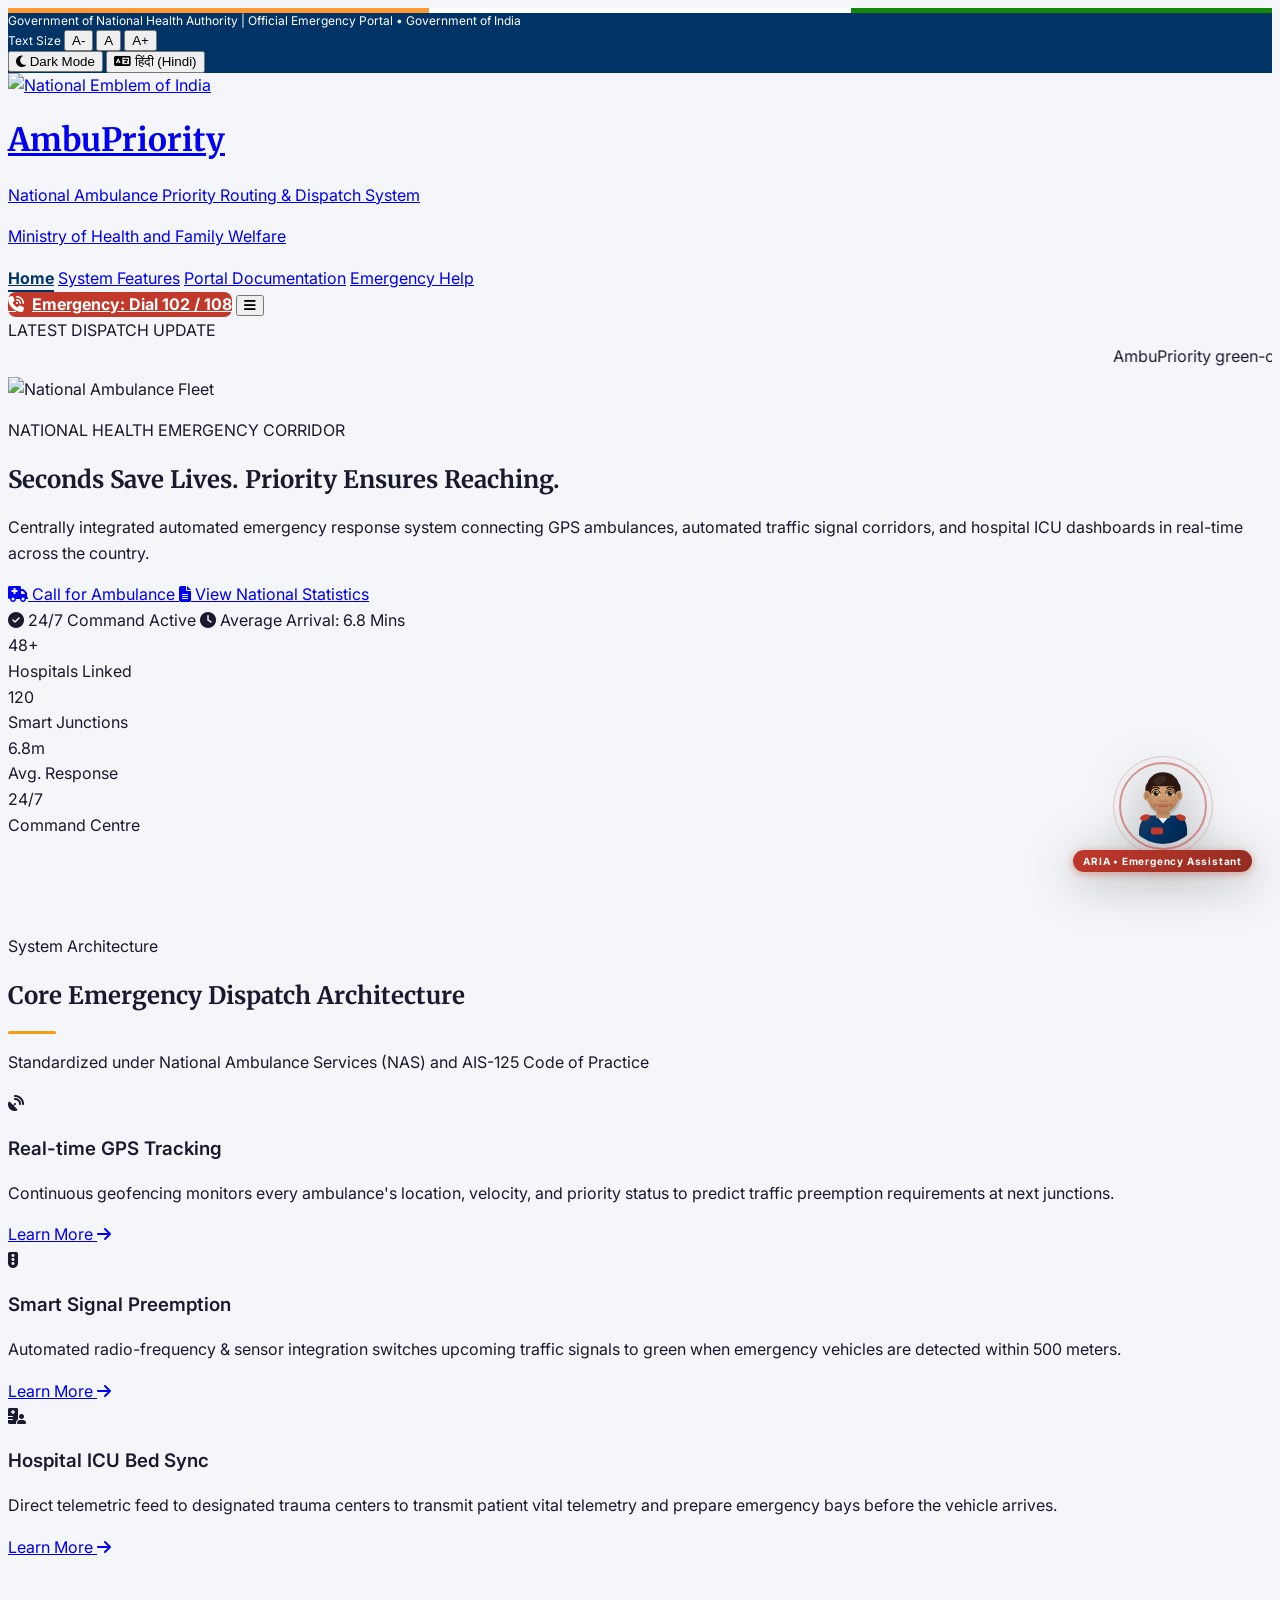
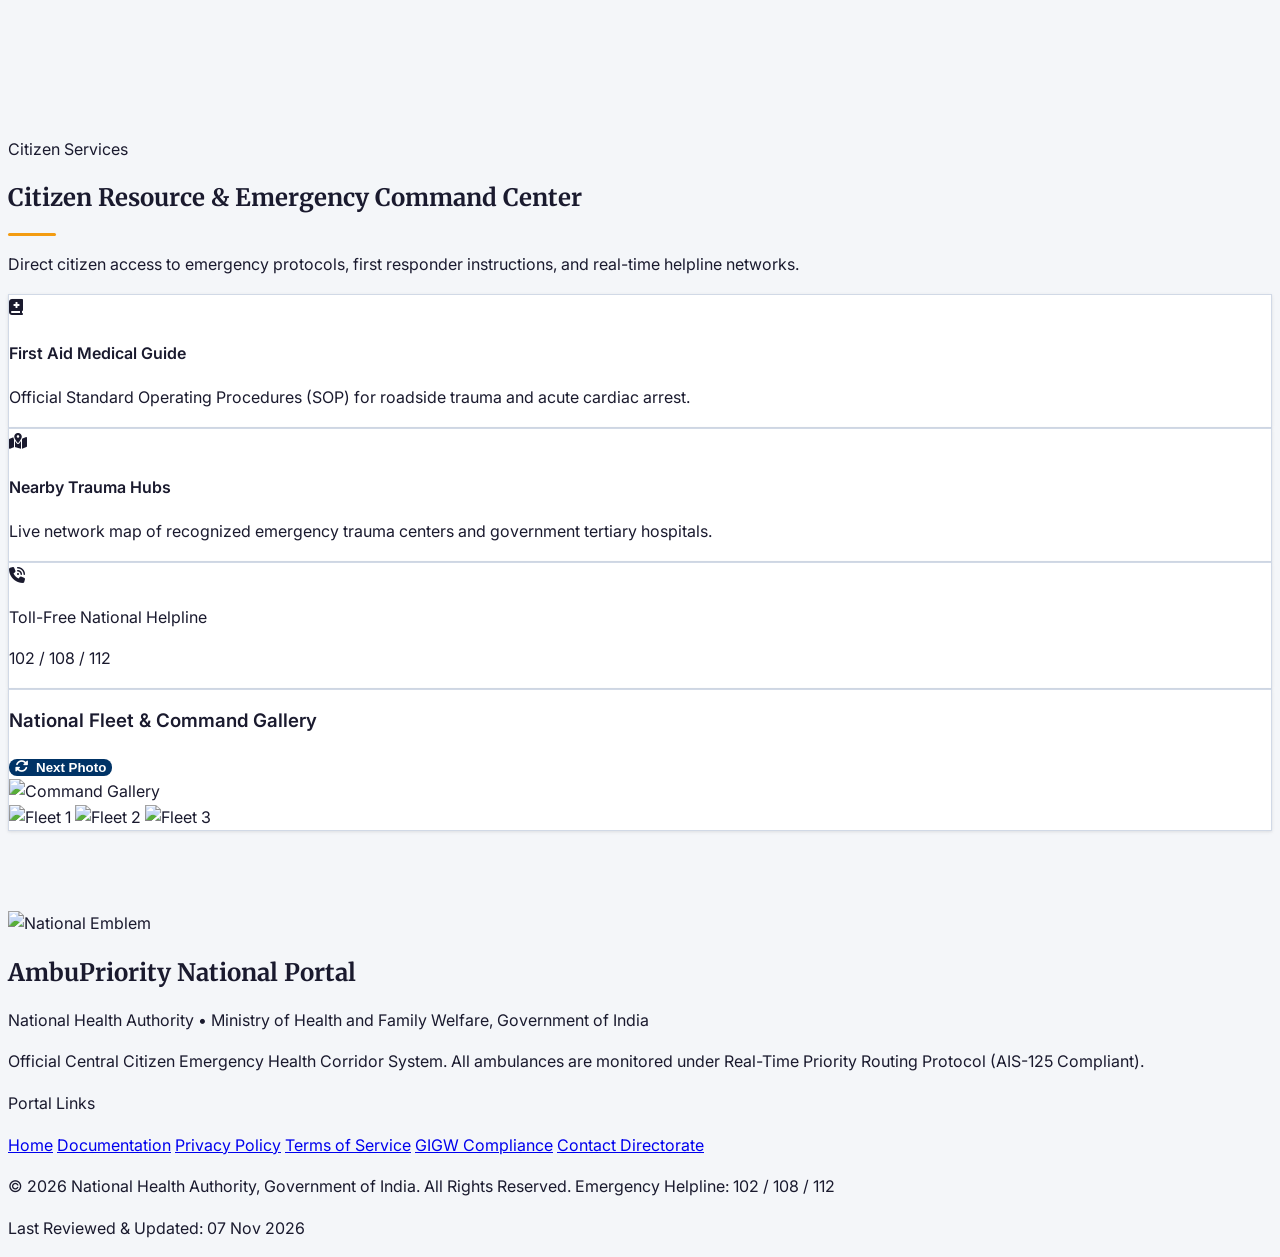
==== public/new/index.html @ b7ce27ae "feat: complete national emergency triage & ambulance allocation system (AIS-125 & WHO-IITT standards" ====
<!DOCTYPE html>
<html lang="en">
<head>
    <meta charset="UTF-8">
    <meta name="viewport" content="width=device-width, initial-scale=1.0">
    <meta name="description" content="AmbuPriority — National Emergency Ambulance Priority Routing System, Government of India">
    <title>AmbuPriority — National Emergency Ambulance Priority System | Government of India</title>
    <!-- Tailwind CSS -->
    <script src="https://cdn.tailwindcss.com"></script>
    <script>
        tailwind.config = { darkMode: 'class' }
    </script>
    <!-- Font Awesome -->
    <link rel="stylesheet" href="https://cdnjs.cloudflare.com/ajax/libs/font-awesome/6.4.0/css/all.min.css">
    <!-- Google Fonts -->
    <link href="https://fonts.googleapis.com/css2?family=Merriweather:wght@400;700;900&family=Inter:wght@300;400;500;600;700;800&family=Noto+Serif+Devanagari:wght@400;600;700;800&family=Noto+Sans+Devanagari:wght@400;500;600;700&display=swap" rel="stylesheet">
    <!-- Portal Design System -->
    <link rel="stylesheet" href="gov-portal.css">
</head>
<body class="min-h-screen flex flex-col">

    <!-- Indian National Tricolor Bar -->
    <div class="gov-tricolor-bar"></div>

    <!-- Top Utility Bar (GIGW 3.0) -->
    <div class="gov-topbar py-1.5">
        <div class="container mx-auto px-4 flex flex-wrap justify-between items-center gap-y-1">
            <!-- Left: Authority -->
            <div class="flex items-center gap-3 text-[11px] text-white/90">
                <span class="font-semibold tracking-wide" data-i18n="gov_authority">Government of India &nbsp;|&nbsp; National Health Authority</span>
                <span class="hidden md:inline text-white/40">•</span>
                <span class="hidden md:inline" data-i18n="gov_india">Official Emergency Portal</span>
            </div>
            <!-- Right: Controls -->
            <div class="flex items-center gap-3 text-[11px]">
                <!-- Text Size -->
                <div class="flex items-center gap-1 bg-white/10 px-2 py-0.5 rounded border border-white/15">
                    <span class="text-white/60 hidden sm:inline" data-i18n="text_size">Size:</span>
                    <button type="button" onclick="adjustPortalZoom(-1)" class="text-white hover:text-yellow-300 px-1 font-bold" title="Decrease text">A-</button>
                    <button type="button" onclick="adjustPortalZoom(0)"  class="text-white hover:text-yellow-300 px-1 font-bold" title="Reset text">A</button>
                    <button type="button" onclick="adjustPortalZoom(1)"  class="text-white hover:text-yellow-300 px-1 font-bold" title="Increase text">A+</button>
                </div>
                <!-- Theme -->
                <button type="button" onclick="govPortal.toggleTheme()"
                    class="flex items-center gap-1.5 bg-white/10 hover:bg-white/20 px-2.5 py-0.5 rounded border border-white/15 text-white transition cursor-pointer">
                    <i id="themeToggleIcon" class="fa-solid fa-moon text-xs"></i>
                    <span id="themeToggleText" class="font-medium" data-i18n="theme_dark">Dark Mode</span>
                </button>
                <!-- Language -->
                <button type="button" onclick="govPortal.toggleLanguage()"
                    class="flex items-center gap-1.5 bg-yellow-500/20 hover:bg-yellow-500/30 px-2.5 py-0.5 rounded border border-yellow-400/30 text-yellow-300 font-bold transition cursor-pointer">
                    <i class="fa-solid fa-language text-xs"></i>
                    <span id="langToggleText">हिंदी</span>
                </button>
            </div>
        </div>
    </div>

    <!-- Portal Header -->
    <header class="bg-white dark:bg-[#161b27] border-b border-[var(--border-color)] sticky top-0 z-50 shadow-sm transition-colors">
        <div class="container mx-auto px-4 py-3 flex justify-between items-center gap-4">

            <!-- Branding -->
            <a href="index.html" class="flex items-center gap-3 sm:gap-4 min-w-0">
                <img src="https://storage.googleapis.com/uxpilot-auth.appspot.com/gen_367644976c_19394f004e527441.png"
                     alt="National Emblem of India" class="h-12 w-12 sm:h-14 sm:w-14 object-contain flex-shrink-0">
                <div class="border-l border-[var(--border-color)] pl-3 sm:pl-4 min-w-0">
                    <h1 class="text-xl sm:text-2xl font-black text-[#003366] dark:text-sky-400 leading-none tracking-tight uppercase" data-i18n="portal_name">AmbuPriority</h1>
                    <p class="text-[10px] text-[var(--text-muted)] uppercase tracking-widest mt-0.5 font-semibold truncate" data-i18n="portal_subtitle">Advanced Ambulance Priority Routing System</p>
                    <p class="text-[9px] text-[var(--text-muted)] font-medium hidden sm:block" data-i18n="ministry_name">Ministry of Health and Family Welfare, Government of India</p>
                </div>
            </a>

            <!-- Desktop Navigation -->
            <nav class="hidden lg:flex items-center gap-7 text-sm font-medium text-[var(--text-secondary)]">
                <a href="index.html" class="nav-active" data-i18n="nav_home">Home</a>
                <a href="#features" class="hover:text-[#003366] dark:hover:text-sky-400 transition" data-i18n="nav_features">System Features</a>
                <a href="detail.html" class="hover:text-[#003366] dark:hover:text-sky-400 transition" data-i18n="nav_docs">Documentation</a>
                <a href="register.html"
                   class="flex items-center gap-2 text-[#c0392b] dark:text-red-400 font-semibold hover:text-red-800 dark:hover:text-red-300 transition">
                    <span class="inline-block w-2 h-2 rounded-full bg-red-500 animate-pulse"></span>
                    <span data-i18n="nav_emergency">Emergency Help</span>
                </a>
            </nav>

            <!-- CTA Button -->
            <div class="flex items-center gap-3">
                <a href="register.html" class="btn-helpline px-4 py-2 text-xs sm:text-sm shadow-sm">
                    <i class="fa-solid fa-phone-volume"></i>
                    <span data-i18n="btn_emergency_102">Dial 102 / 108</span>
                </a>
                <!-- Mobile nav toggle placeholder -->
                <button type="button" class="lg:hidden p-2 rounded text-[var(--text-secondary)] hover:bg-gray-100 dark:hover:bg-gray-800 transition">
                    <i class="fa-solid fa-bars"></i>
                </button>
            </div>
        </div>
    </header>

    <!-- News Ticker -->
    <div class="bg-[var(--bg-muted)] dark:bg-[#1a2235] border-b border-[var(--border-color)] py-2 transition-colors">
        <div class="container mx-auto px-4 flex items-center gap-3 text-xs overflow-hidden">
            <span class="bg-red-600 text-white px-2 py-0.5 text-[10px] font-black uppercase tracking-wider rounded flex-shrink-0" data-i18n="ticker_latest">Latest</span>
            <marquee class="text-[var(--text-secondary)] font-medium" data-i18n="ticker_news">
                AmbuPriority green-corridor priority integrated across 48 major metropolitan hospitals. &nbsp;|&nbsp; Real-time traffic signal preemption operational at 120 key junctions. &nbsp;|&nbsp; Multilingual emergency hotline 102 &amp; 108 operating 24×7 nationwide.
            </marquee>
        </div>
    </div>

    <!-- ===== HERO SECTION ===== -->
    <section id="hero" class="relative min-h-[520px] flex items-center border-b border-[var(--border-color)] overflow-hidden">
        <!-- Background image -->
        <img src="https://storage.googleapis.com/uxpilot-auth.appspot.com/gen_1a232a2b46_8d98a997cb6fa945.png"
             alt="National Ambulance Fleet" class="absolute inset-0 w-full h-full object-cover">
        <!-- Overlay: left-heavy for readability; solid dark navy -->
        <div class="absolute inset-0 bg-gradient-to-r from-[#001f3f]/95 via-[#001f3f]/80 to-[#001f3f]/30"></div>

        <div class="relative container mx-auto px-4 py-16 lg:py-20">
            <!-- Split: Text left, stats right -->
            <div class="flex flex-col lg:flex-row items-start lg:items-center gap-12 lg:gap-16">

                <!-- Left: Text -->
                <div class="max-w-xl text-white">
                    <p class="text-[11px] font-bold uppercase tracking-widest text-yellow-400 mb-3" data-i18n="hero_tag">National Health Emergency Corridor</p>
                    <h2 class="text-3xl sm:text-4xl lg:text-5xl font-black leading-tight mb-5 text-white" data-i18n="hero_heading">
                        Seconds Save Lives.<br>Priority Ensures Reaching.
                    </h2>
                    <p class="text-blue-100 text-base leading-relaxed mb-8 font-normal" data-i18n="hero_desc">
                        Centrally integrated automated emergency response system connecting GPS ambulances, signal corridors, and hospital ICU dashboards in real-time nationwide.
                    </p>
                    <div class="flex flex-wrap gap-3">
                        <a href="register.html"
                           class="inline-flex items-center gap-2 px-6 py-3 bg-[#f39c12] hover:bg-yellow-600 text-slate-900 font-bold rounded text-sm shadow transition">
                            <i class="fa-solid fa-truck-medical"></i>
                            <span data-i18n="hero_cta_help">Call for Ambulance</span>
                        </a>
                        <a href="detail.html"
                           class="inline-flex items-center gap-2 px-6 py-3 border border-white/50 hover:bg-white/10 text-white font-semibold rounded text-sm transition">
                            <i class="fa-solid fa-file-lines"></i>
                            <span data-i18n="hero_cta_stats">View Documentation</span>
                        </a>
                    </div>
                    <!-- Simple two-stat row -->
                    <div class="mt-10 pt-6 border-t border-white/15 flex gap-8 text-xs text-blue-200">
                        <span class="flex items-center gap-2">
                            <i class="fa-solid fa-circle-check text-green-400"></i>
                            <span data-i18n="hero_badge_247">24/7 Command Active</span>
                        </span>
                        <span class="flex items-center gap-2">
                            <i class="fa-solid fa-clock text-yellow-400"></i>
                            <span data-i18n="hero_badge_avg">Avg. Arrival: 6.8 Min</span>
                        </span>
                    </div>
                </div>

                <!-- Right: Stat block (desktop only) -->
                <div class="hidden lg:grid grid-cols-2 gap-px bg-white/10 rounded overflow-hidden border border-white/15 flex-shrink-0">
                    <div class="bg-[#002244]/80 p-6 text-center">
                        <div class="text-3xl font-black text-white mb-1">48+</div>
                        <div class="text-xs text-blue-200 uppercase tracking-wide">Hospitals Linked</div>
                    </div>
                    <div class="bg-[#002244]/80 p-6 text-center">
                        <div class="text-3xl font-black text-white mb-1">120</div>
                        <div class="text-xs text-blue-200 uppercase tracking-wide">Smart Junctions</div>
                    </div>
                    <div class="bg-[#002244]/80 p-6 text-center">
                        <div class="text-3xl font-black text-yellow-300 mb-1">6.8m</div>
                        <div class="text-xs text-blue-200 uppercase tracking-wide">Avg. Response</div>
                    </div>
                    <div class="bg-[#002244]/80 p-6 text-center">
                        <div class="text-3xl font-black text-white mb-1">24/7</div>
                        <div class="text-xs text-blue-200 uppercase tracking-wide">Command Centre</div>
                    </div>
                </div>

            </div>
        </div>
    </section>

    <!-- ===== SYSTEM FEATURES ===== -->
    <section id="features" class="section-pad bg-white dark:bg-[var(--bg-card)] border-b border-[var(--border-color)] transition-colors">
        <div class="container mx-auto px-4">

            <div class="max-w-2xl mb-12">
                <p class="text-xs font-bold uppercase tracking-widest text-[var(--gov-saffron)] mb-2" data-i18n="features_badge">System Architecture</p>
                <h2 class="text-2xl sm:text-3xl text-[#003366] dark:text-sky-400" data-i18n="features_heading">Core Emergency Dispatch Architecture</h2>
                <span class="section-accent"></span>
                <p class="text-sm text-[var(--text-secondary)] mt-1 leading-relaxed" data-i18n="features_subheading">
                    Standardised under National Ambulance Services (NAS) and AIS-125 Code of Practice
                </p>
            </div>

            <!-- Feature rows — left-aligned icon + text, no colored card borders -->
            <div class="grid grid-cols-1 md:grid-cols-3 gap-8 lg:gap-12">

                <!-- F1 -->
                <div class="flex flex-col gap-4">
                    <div class="flex items-center gap-3">
                        <div class="w-10 h-10 rounded flex items-center justify-center bg-blue-50 dark:bg-blue-950 text-[#003366] dark:text-sky-400 text-lg flex-shrink-0">
                            <i class="fa-solid fa-satellite-dish"></i>
                        </div>
                        <h3 class="text-base font-semibold text-[var(--text-primary)]" data-i18n="f1_title">Real-time GPS Tracking</h3>
                    </div>
                    <p class="text-sm text-[var(--text-secondary)] leading-relaxed" data-i18n="f1_desc">
                        Continuous geofencing monitors every ambulance's location, velocity, and priority status to predict traffic preemption requirements at upcoming junctions.
                    </p>
                    <a href="detail.html" class="text-xs font-semibold text-[#003366] dark:text-sky-400 hover:underline inline-flex items-center gap-1 mt-auto">
                        <span data-i18n="learn_more">Learn More</span> <i class="fa-solid fa-arrow-right text-[10px]"></i>
                    </a>
                </div>

                <!-- F2 -->
                <div class="flex flex-col gap-4">
                    <div class="flex items-center gap-3">
                        <div class="w-10 h-10 rounded flex items-center justify-center bg-amber-50 dark:bg-amber-950 text-[#f39c12] text-lg flex-shrink-0">
                            <i class="fa-solid fa-traffic-light"></i>
                        </div>
                        <h3 class="text-base font-semibold text-[var(--text-primary)]" data-i18n="f2_title">Smart Signal Preemption</h3>
                    </div>
                    <p class="text-sm text-[var(--text-secondary)] leading-relaxed" data-i18n="f2_desc">
                        Automated radio-frequency &amp; sensor integration switches upcoming traffic signals to green when emergency vehicles are detected within 500 metres.
                    </p>
                    <a href="detail.html" class="text-xs font-semibold text-[#003366] dark:text-sky-400 hover:underline inline-flex items-center gap-1 mt-auto">
                        <span data-i18n="learn_more">Learn More</span> <i class="fa-solid fa-arrow-right text-[10px]"></i>
                    </a>
                </div>

                <!-- F3 -->
                <div class="flex flex-col gap-4">
                    <div class="flex items-center gap-3">
                        <div class="w-10 h-10 rounded flex items-center justify-center bg-emerald-50 dark:bg-emerald-950 text-emerald-600 dark:text-emerald-400 text-lg flex-shrink-0">
                            <i class="fa-solid fa-hospital-user"></i>
                        </div>
                        <h3 class="text-base font-semibold text-[var(--text-primary)]" data-i18n="f3_title">Hospital ICU Bed Sync</h3>
                    </div>
                    <p class="text-sm text-[var(--text-secondary)] leading-relaxed" data-i18n="f3_desc">
                        Direct telemetric feed to designated trauma centres to transmit patient vital telemetry and prepare emergency bays before the vehicle arrives.
                    </p>
                    <a href="detail.html" class="text-xs font-semibold text-[#003366] dark:text-sky-400 hover:underline inline-flex items-center gap-1 mt-auto">
                        <span data-i18n="learn_more">Learn More</span> <i class="fa-solid fa-arrow-right text-[10px]"></i>
                    </a>
                </div>

            </div>
        </div>
    </section>

    <!-- ===== CITIZEN RESOURCE CENTER ===== -->
    <section id="help" class="section-pad bg-[var(--bg-muted)] dark:bg-[var(--bg-main)] border-b border-[var(--border-color)] transition-colors">
        <div class="container mx-auto px-4">
            <div class="max-w-2xl mb-12">
                <p class="text-xs font-bold uppercase tracking-widest text-[var(--gov-saffron)] mb-2" data-i18n="crc_badge">Citizen Services</p>
                <h2 class="text-2xl sm:text-3xl text-[#003366] dark:text-sky-400" data-i18n="crc_heading">Citizen Resource &amp; Emergency Command Centre</h2>
                <span class="section-accent"></span>
                <p class="text-sm text-[var(--text-secondary)] mt-1 leading-relaxed" data-i18n="crc_desc">
                    Direct citizen access to emergency protocols, first responder instructions, and real-time helpline networks.
                </p>
            </div>

            <div class="flex flex-col lg:flex-row gap-8">

                <!-- Left: Info panels -->
                <div class="lg:w-1/2 flex flex-col gap-6">

                    <div class="gov-card rounded p-6 flex items-start gap-4">
                        <div class="w-10 h-10 rounded bg-blue-50 dark:bg-blue-950 flex items-center justify-center text-[#003366] dark:text-sky-400 text-lg flex-shrink-0">
                            <i class="fa-solid fa-book-medical"></i>
                        </div>
                        <div>
                            <h4 class="text-sm font-semibold text-[var(--text-primary)] mb-1" data-i18n="crc_card1_title">First Aid Medical Guide</h4>
                            <p class="text-xs text-[var(--text-secondary)] leading-relaxed" data-i18n="crc_card1_desc">Official Standard Operating Procedures (SOP) for roadside trauma and acute cardiac arrest.</p>
                        </div>
                    </div>

                    <div class="gov-card rounded p-6 flex items-start gap-4">
                        <div class="w-10 h-10 rounded bg-amber-50 dark:bg-amber-950 flex items-center justify-center text-[#f39c12] text-lg flex-shrink-0">
                            <i class="fa-solid fa-map-location-dot"></i>
                        </div>
                        <div>
                            <h4 class="text-sm font-semibold text-[var(--text-primary)] mb-1" data-i18n="crc_card2_title">Nearby Trauma Hubs</h4>
                            <p class="text-xs text-[var(--text-secondary)] leading-relaxed" data-i18n="crc_card2_desc">Live network map of recognised emergency trauma centres and government tertiary hospitals.</p>
                        </div>
                    </div>

                    <!-- Helpline -->
                    <div class="gov-card rounded p-6 flex items-center gap-4 border-l-4 border-[var(--gov-red)]">
                        <div class="w-12 h-12 rounded bg-red-50 dark:bg-red-950 flex items-center justify-center text-red-600 dark:text-red-400 text-xl flex-shrink-0">
                            <i class="fa-solid fa-phone-volume"></i>
                        </div>
                        <div>
                            <p class="text-xs text-[var(--text-muted)] font-semibold uppercase tracking-wide mb-0.5" data-i18n="crc_helpline_title">Toll-Free National Helpline</p>
                            <p class="text-2xl font-black text-[var(--text-primary)] tracking-wide font-mono">102 / 108 / 112</p>
                        </div>
                    </div>
                </div>

                <!-- Right: Gallery -->
                <div class="lg:w-1/2">
                    <div class="gov-card rounded overflow-hidden">
                        <div class="flex justify-between items-center px-5 py-4 border-b border-[var(--border-color)]">
                            <h3 class="text-sm font-semibold text-[var(--text-primary)]" data-i18n="crc_gallery_title">National Fleet &amp; Command Gallery</h3>
                            <button onclick="nextImage()"
                                class="btn-primary px-3 py-1.5 text-xs font-semibold cursor-pointer">
                                <i class="fa-solid fa-rotate"></i>
                                <span data-i18n="gallery_next">Next</span>
                            </button>
                        </div>
                        <div class="relative h-56 sm:h-64 bg-gray-100 dark:bg-slate-800">
                            <img id="galleryMainImage"
                                 src="https://storage.googleapis.com/uxpilot-auth.appspot.com/gen_0c71d73628_b3db3683d038c9e0.png"
                                 alt="Command Gallery"
                                 class="w-full h-full object-cover transition-opacity duration-300">
                        </div>
                        <div class="flex gap-2 p-3 overflow-x-auto bg-[var(--bg-muted)] dark:bg-[#1a2235]">
                            <img src="https://storage.googleapis.com/uxpilot-auth.appspot.com/gen_0c71d73628_b3db3683d038c9e0.png"
                                 onclick="setMainImage(this.src)"
                                 class="h-14 w-24 object-cover rounded cursor-pointer border-2 border-transparent hover:border-[#003366] dark:hover:border-sky-400 transition" alt="Fleet 1">
                            <img src="https://storage.googleapis.com/uxpilot-auth.appspot.com/gen_14a618c435_377f6f449240104b.png"
                                 onclick="setMainImage(this.src)"
                                 class="h-14 w-24 object-cover rounded cursor-pointer border-2 border-transparent hover:border-[#003366] dark:hover:border-sky-400 transition" alt="Fleet 2">
                            <img src="https://storage.googleapis.com/uxpilot-auth.appspot.com/gen_a27f817392_7eff69f72e6c2370.png"
                                 onclick="setMainImage(this.src)"
                                 class="h-14 w-24 object-cover rounded cursor-pointer border-2 border-transparent hover:border-[#003366] dark:hover:border-sky-400 transition" alt="Fleet 3">
                        </div>
                    </div>
                </div>

            </div>
        </div>
    </section>

    <!-- ===== FOOTER ===== -->
    <footer class="bg-[#111827] text-white mt-auto border-t-4 border-[var(--gov-saffron)]">
        <div class="container mx-auto px-4 py-10">
            <div class="flex flex-col md:flex-row md:justify-between gap-8">

                <!-- Left: Identity -->
                <div class="max-w-xs">
                    <div class="flex items-center gap-3 mb-4">
                        <img src="https://storage.googleapis.com/uxpilot-auth.appspot.com/gen_367644976c_19394f004e527441.png"
                             alt="National Emblem" class="h-10 brightness-0 invert opacity-80">
                        <div>
                            <h2 class="text-sm font-bold leading-tight" data-i18n="footer_title">AmbuPriority National Portal</h2>
                            <p class="text-[10px] text-gray-400 mt-0.5" data-i18n="footer_dept">National Health Authority, Govt. of India</p>
                        </div>
                    </div>
                    <p class="text-xs text-gray-500 leading-relaxed" data-i18n="footer_disclaimer">
                        Official Central Citizen Emergency Health Corridor System. Ambulances monitored under AIS-125 Compliant Real-Time Priority Routing Protocol.
                    </p>
                </div>

                <!-- Right: Links -->
                <div class="flex flex-col gap-2">
                    <p class="text-[10px] font-bold uppercase tracking-widest text-gray-500 mb-1">Portal Links</p>
                    <div class="grid grid-cols-2 gap-x-10 gap-y-1 text-xs text-gray-400">
                        <a href="index.html" class="hover:text-white hover:underline" data-i18n="footer_links_home">Home</a>
                        <a href="detail.html" class="hover:text-white hover:underline" data-i18n="footer_links_docs">Documentation</a>
                        <a href="#" class="hover:text-white hover:underline" data-i18n="footer_links_privacy">Privacy Policy</a>
                        <a href="#" class="hover:text-white hover:underline" data-i18n="footer_links_terms">Terms of Service</a>
                        <a href="#" class="hover:text-white hover:underline" data-i18n="footer_links_guidelines">GIGW Compliance</a>
                        <a href="#" class="hover:text-white hover:underline" data-i18n="footer_links_contact">Contact Directorate</a>
                    </div>
                </div>

            </div>

            <div class="mt-8 pt-6 border-t border-gray-800 flex flex-col sm:flex-row justify-between gap-2 text-xs text-gray-500">
                <p data-i18n="footer_copyright">© 2026 National Health Authority, Government of India. All Rights Reserved. Emergency: 102 / 108 / 112</p>
                <p data-i18n="footer_last_updated">Last Reviewed: 07 Nov 2026</p>
            </div>
        </div>
    </footer>

    <!-- Portal Controller -->
    <script src="gov-portal.js"></script>
    <!-- ARIA 3D AI Virtual Assistant -->
    <script src="assistant.js"></script>
    <script>
        const galleryImages = [
            "https://storage.googleapis.com/uxpilot-auth.appspot.com/gen_0c71d73628_b3db3683d038c9e0.png",
            "https://storage.googleapis.com/uxpilot-auth.appspot.com/gen_14a618c435_377f6f449240104b.png",
            "https://storage.googleapis.com/uxpilot-auth.appspot.com/gen_a27f817392_7eff69f72e6c2370.png"
        ];
        let currentGalleryIdx = 0;
        function setMainImage(src) {
            const mainImg = document.getElementById('galleryMainImage');
            mainImg.style.opacity = 0;
            setTimeout(() => {
                mainImg.src = src;
                mainImg.style.opacity = 1;
                currentGalleryIdx = galleryImages.indexOf(src);
            }, 200);
        }
        function nextImage() {
            currentGalleryIdx = (currentGalleryIdx + 1) % galleryImages.length;
            setMainImage(galleryImages[currentGalleryIdx]);
        }
    </script>
</body>
</html>
---- public/new/gov-portal.css ----
/* =========================================================
   AmbuPriority — Government Portal Design System
   GIGW 3.0 / UX4G Compliant
   Version 2.0 — Phase 4 Professional Redesign
   ========================================================= */

/* ---- Design Tokens (Light Theme) ---- */
:root {
    /* Brand */
    --gov-navy:          #003366;
    --gov-navy-dark:     #002244;
    --gov-navy-light:    #004d99;
    --gov-saffron:       #f39c12;
    --gov-saffron-dark:  #d68910;
    --gov-green-flag:    #138808;
    --gov-red:           #c0392b;

    /* Tricolor */
    --flag-saffron:      #FF9933;
    --flag-green:        #138808;

    /* Surfaces */
    --bg-main:           #f4f6f9;
    --bg-card:           #ffffff;
    --bg-muted:          #f8fafc;

    /* Typography */
    --text-primary:      #1a1a2e;
    --text-secondary:    #4a5568;
    --text-muted:        #718096;
    --text-inverse:      #ffffff;

    /* Borders */
    --border-color:      #d1d9e6;
    --border-strong:     #b3c0d8;

    /* Shadows */
    --shadow-xs:  0 1px 2px rgba(0,0,0,0.05);
    --shadow-sm:  0 1px 4px rgba(0,0,0,0.07), 0 1px 2px rgba(0,0,0,0.04);
    --shadow-md:  0 4px 12px rgba(0,0,0,0.08), 0 1px 3px rgba(0,0,0,0.04);
    --shadow-lg:  0 8px 24px rgba(0,0,0,0.10), 0 2px 6px rgba(0,0,0,0.04);

    /* Spacing */
    --section-y:  5rem;

    /* Radii */
    --radius-sm:  4px;
    --radius-md:  8px;
    --radius-lg:  12px;
    --radius-xl:  16px;

    /* Typography Scale */
    --text-xs:    0.75rem;
    --text-sm:    0.875rem;
    --text-base:  1rem;
    --text-lg:    1.125rem;
    --text-xl:    1.25rem;
    --text-2xl:   1.5rem;
    --text-3xl:   1.875rem;
    --text-4xl:   2.25rem;
}

/* ---- Dark Theme Tokens ---- */
html.dark {
    --bg-main:           #0d1117;
    --bg-card:           #161b27;
    --bg-muted:          #111827;
    --border-color:      #2d3748;
    --border-strong:     #4a5568;
    --text-primary:      #e2e8f0;
    --text-secondary:    #a0aec0;
    --text-muted:        #718096;
    --shadow-sm:  0 1px 4px rgba(0,0,0,0.3);
    --shadow-md:  0 4px 12px rgba(0,0,0,0.4);
    --shadow-lg:  0 8px 24px rgba(0,0,0,0.5);
}

/* ---- Base Reset ---- */
*,
*::before,
*::after {
    box-sizing: border-box;
}

html {
    scroll-behavior: smooth;
}

body {
    background-color: var(--bg-main);
    color: var(--text-primary);
    font-family: 'Inter', -apple-system, BlinkMacSystemFont, 'Segoe UI', Roboto, 'Noto Sans', sans-serif;
    font-size: var(--text-base);
    line-height: 1.6;
    transition: background-color 0.2s ease, color 0.2s ease;
    -webkit-font-smoothing: antialiased;
    -moz-osx-font-smoothing: grayscale;
}

/* Headings — restrained serif only for top-level titles */
h1, h2 {
    font-family: 'Merriweather', 'Noto Serif Devanagari', Georgia, serif;
    line-height: 1.3;
    font-weight: 700;
}

h3, h4, h5, h6 {
    font-family: 'Inter', -apple-system, sans-serif;
    line-height: 1.4;
    font-weight: 600;
}

/* ---- Indian National Tricolor Bar ---- */
.gov-tricolor-bar {
    height: 5px;
    width: 100%;
    background: linear-gradient(90deg,
        var(--flag-saffron) 0%,
        var(--flag-saffron) 33.33%,
        #ffffff 33.33%,
        #ffffff 66.66%,
        var(--flag-green) 66.66%,
        var(--flag-green) 100%
    );
    flex-shrink: 0;
}

/* ---- Top Utility Bar ---- */
.gov-topbar {
    background-color: var(--gov-navy);
    color: #ffffff;
    font-size: var(--text-xs);
    line-height: 1.4;
}

/* ---- Cards ---- */
.gov-card {
    background-color: var(--bg-card);
    border: 1px solid var(--border-color);
    box-shadow: var(--shadow-sm);
    transition: background-color 0.2s ease, border-color 0.2s ease;
}

/* ---- Section Accent Divider ---- */
.section-accent {
    width: 48px;
    height: 3px;
    background-color: var(--gov-saffron);
    border-radius: 2px;
    display: block;
    margin: 0.75rem 0 1rem 0;
}

/* ---- Section Heading with Left Border Accent ---- */
.form-section-heading {
    border-left: 4px solid var(--gov-navy);
    padding-left: 0.875rem;
    margin-bottom: 1.5rem;
}

html.dark .form-section-heading {
    border-left-color: #38bdf8;
}

/* ---- Form Inputs ---- */
.gov-input {
    background-color: var(--bg-card);
    color: var(--text-primary);
    border: 1px solid var(--border-color);
    border-radius: var(--radius-md);
    transition: border-color 0.15s ease, box-shadow 0.15s ease;
    font-family: inherit;
}

.gov-input:focus {
    outline: none;
    border-color: var(--gov-navy);
    box-shadow: 0 0 0 3px rgba(0, 51, 102, 0.12);
}

html.dark .gov-input:focus {
    border-color: #38bdf8;
    box-shadow: 0 0 0 3px rgba(56, 189, 248, 0.15);
}

/* ---- Button System ---- */
.btn-primary {
    background-color: var(--gov-navy);
    color: #ffffff;
    font-weight: 700;
    border-radius: var(--radius-md);
    transition: background-color 0.15s ease, box-shadow 0.15s ease;
    display: inline-flex;
    align-items: center;
    gap: 0.5rem;
    cursor: pointer;
    border: none;
}
.btn-primary:hover {
    background-color: var(--gov-navy-dark);
    box-shadow: var(--shadow-md);
}

.btn-secondary {
    background-color: transparent;
    color: var(--gov-navy);
    border: 1.5px solid var(--gov-navy);
    font-weight: 600;
    border-radius: var(--radius-md);
    transition: background-color 0.15s ease;
    display: inline-flex;
    align-items: center;
    gap: 0.5rem;
    cursor: pointer;
}
html.dark .btn-secondary {
    color: #38bdf8;
    border-color: #38bdf8;
}
.btn-secondary:hover {
    background-color: rgba(0, 51, 102, 0.06);
}
html.dark .btn-secondary:hover {
    background-color: rgba(56, 189, 248, 0.08);
}

.btn-danger {
    background-color: var(--gov-red);
    color: #ffffff;
    font-weight: 700;
    border-radius: var(--radius-md);
    transition: background-color 0.15s ease, box-shadow 0.15s ease;
    display: inline-flex;
    align-items: center;
    gap: 0.5rem;
    cursor: pointer;
    border: none;
}
.btn-danger:hover {
    background-color: #a93226;
    box-shadow: var(--shadow-md);
}

/* Emergency helpline button */
.btn-helpline {
    background-color: var(--gov-red);
    color: #ffffff;
    font-weight: 700;
    border-radius: var(--radius-md);
    transition: background-color 0.15s ease;
    display: inline-flex;
    align-items: center;
    gap: 0.5rem;
}
.btn-helpline:hover {
    background-color: #a93226;
}

/* ---- GPS Location Box ---- */
.gps-location-box {
    background-color: var(--bg-muted);
    border: 1px solid var(--border-color);
    border-radius: var(--radius-lg);
    padding: 1.25rem 1.5rem;
}

html.dark .gps-location-box {
    background-color: #1a2235;
    border-color: var(--border-color);
}

/* ---- Suggestions Dropdown ---- */
.suggestions-dropdown {
    max-height: 280px;
    overflow-y: auto;
    background-color: var(--bg-card);
    border: 1px solid var(--border-color);
    border-radius: var(--radius-md);
    box-shadow: var(--shadow-lg);
    color: var(--text-primary);
    z-index: 50;
}

.suggestions-dropdown::-webkit-scrollbar {
    width: 4px;
}
.suggestions-dropdown::-webkit-scrollbar-thumb {
    background-color: var(--border-color);
    border-radius: 2px;
}

/* ---- Spinner (functional only) ---- */
@keyframes spin {
    to { transform: rotate(360deg); }
}
.fa-spin {
    animation: spin 0.8s linear infinite;
}

/* ---- Accessible Focus Ring (WCAG 2.1 AA) ---- */
a:focus-visible,
button:focus-visible,
input:focus-visible,
select:focus-visible,
textarea:focus-visible {
    outline: 2px solid var(--gov-saffron);
    outline-offset: 2px;
}

/* ---- Nav Active State ---- */
.nav-active {
    color: var(--gov-navy);
    border-bottom: 2px solid var(--gov-navy);
    padding-bottom: 2px;
    font-weight: 700;
}
html.dark .nav-active {
    color: #38bdf8;
    border-bottom-color: #38bdf8;
}

/* ---- Success Card ---- */
.success-card {
    background-color: #f0fdf4;
    border: 1px solid #16a34a;
    border-left: 4px solid #16a34a;
    border-radius: var(--radius-lg);
    padding: 1.25rem 1.5rem;
}
html.dark .success-card {
    background-color: rgba(5, 46, 22, 0.4);
    border-color: #16a34a;
}

/* ---- Emergency Alert Banner ---- */
.alert-banner {
    background-color: var(--gov-red);
    color: #ffffff;
    font-size: var(--text-xs);
    padding: 0.5rem 1rem;
}

/* ---- Table Stripes ---- */
tr:nth-child(even) {
    background-color: var(--bg-muted);
}

/* ---- Hindi Devanagari Font Optimization ---- */
:lang(hi) body {
    font-family: 'Noto Sans Devanagari', 'Inter', sans-serif;
}
:lang(hi) h1,
:lang(hi) h2 {
    font-family: 'Noto Serif Devanagari', 'Merriweather', serif;
}

/* ---- Utility: Section Padding ---- */
.section-pad {
    padding-top: var(--section-y);
    padding-bottom: var(--section-y);
}
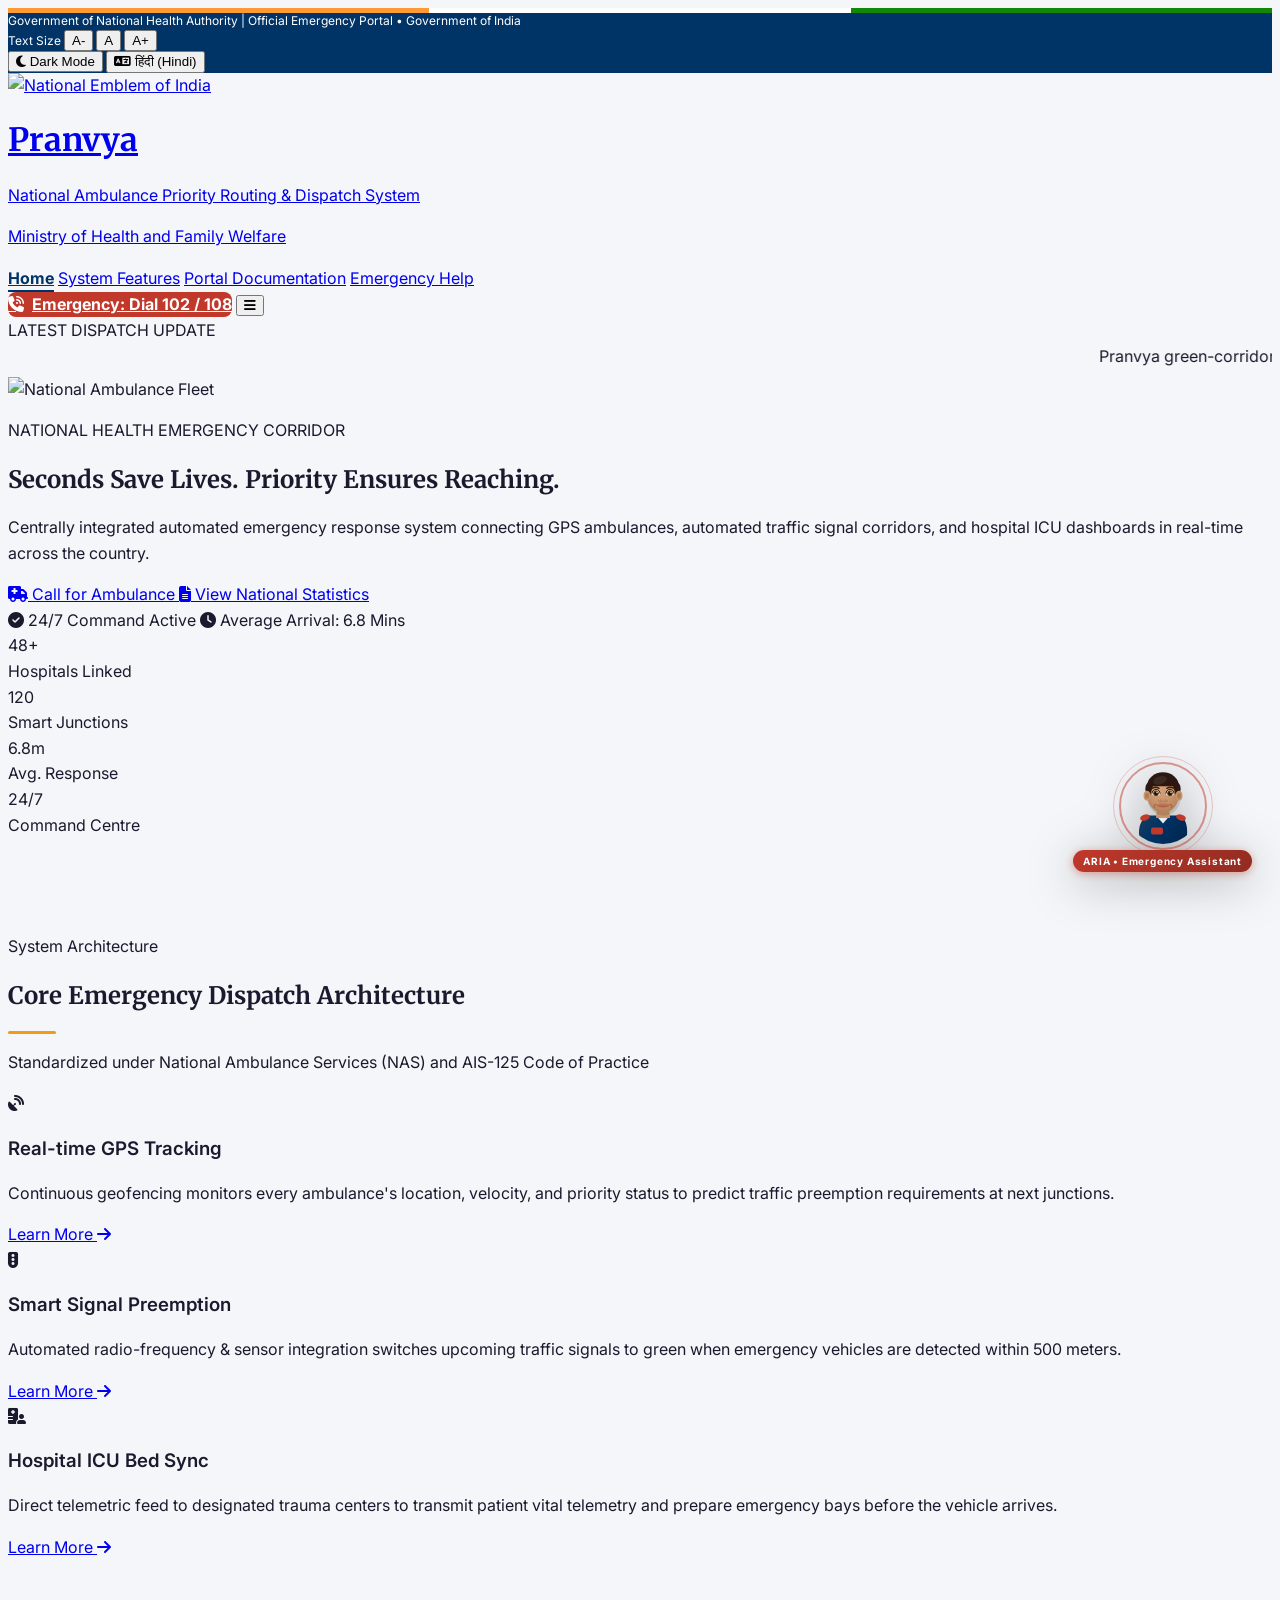
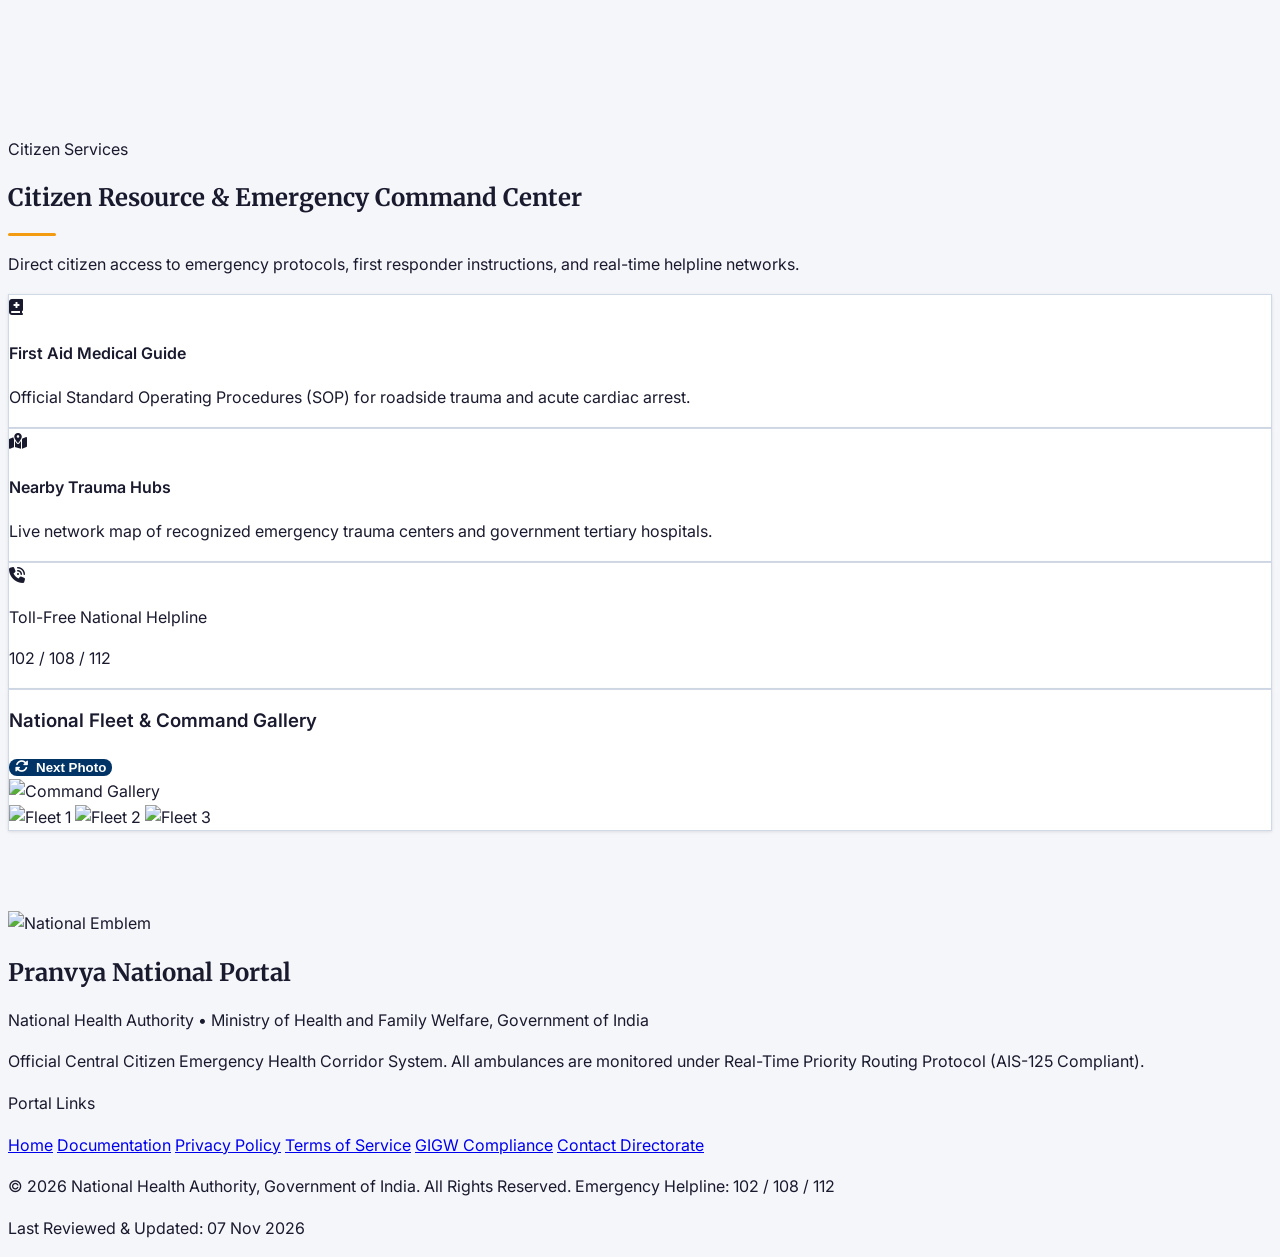
==== commit d7f07b03: "Rebrand project from AmbuPriority to Pranvya Updated project branding, titles, UI labels, service id" ====
--- a/public/new/index.html
+++ b/public/new/index.html
@@ -3,8 +3,8 @@
 <head>
     <meta charset="UTF-8">
     <meta name="viewport" content="width=device-width, initial-scale=1.0">
-    <meta name="description" content="AmbuPriority — National Emergency Ambulance Priority Routing System, Government of India">
-    <title>AmbuPriority — National Emergency Ambulance Priority System | Government of India</title>
+    <meta name="description" content="Pranvya — National Emergency Ambulance Priority Routing System, Government of India">
+    <title>Pranvya — National Emergency Ambulance Priority System | Government of India</title>
     <!-- Tailwind CSS -->
     <script src="https://cdn.tailwindcss.com"></script>
     <script>
@@ -65,7 +65,7 @@
                 <img src="https://storage.googleapis.com/uxpilot-auth.appspot.com/gen_367644976c_19394f004e527441.png"
                      alt="National Emblem of India" class="h-12 w-12 sm:h-14 sm:w-14 object-contain flex-shrink-0">
                 <div class="border-l border-[var(--border-color)] pl-3 sm:pl-4 min-w-0">
-                    <h1 class="text-xl sm:text-2xl font-black text-[#003366] dark:text-sky-400 leading-none tracking-tight uppercase" data-i18n="portal_name">AmbuPriority</h1>
+                    <h1 class="text-xl sm:text-2xl font-black text-[#003366] dark:text-sky-400 leading-none tracking-tight uppercase" data-i18n="portal_name">Pranvya</h1>
                     <p class="text-[10px] text-[var(--text-muted)] uppercase tracking-widest mt-0.5 font-semibold truncate" data-i18n="portal_subtitle">Advanced Ambulance Priority Routing System</p>
                     <p class="text-[9px] text-[var(--text-muted)] font-medium hidden sm:block" data-i18n="ministry_name">Ministry of Health and Family Welfare, Government of India</p>
                 </div>
@@ -102,7 +102,7 @@
         <div class="container mx-auto px-4 flex items-center gap-3 text-xs overflow-hidden">
             <span class="bg-red-600 text-white px-2 py-0.5 text-[10px] font-black uppercase tracking-wider rounded flex-shrink-0" data-i18n="ticker_latest">Latest</span>
             <marquee class="text-[var(--text-secondary)] font-medium" data-i18n="ticker_news">
-                AmbuPriority green-corridor priority integrated across 48 major metropolitan hospitals. &nbsp;|&nbsp; Real-time traffic signal preemption operational at 120 key junctions. &nbsp;|&nbsp; Multilingual emergency hotline 102 &amp; 108 operating 24×7 nationwide.
+                Pranvya green-corridor priority integrated across 48 major metropolitan hospitals. &nbsp;|&nbsp; Real-time traffic signal preemption operational at 120 key junctions. &nbsp;|&nbsp; Multilingual emergency hotline 102 &amp; 108 operating 24×7 nationwide.
             </marquee>
         </div>
     </div>
@@ -340,7 +340,7 @@
                         <img src="https://storage.googleapis.com/uxpilot-auth.appspot.com/gen_367644976c_19394f004e527441.png"
                              alt="National Emblem" class="h-10 brightness-0 invert opacity-80">
                         <div>
-                            <h2 class="text-sm font-bold leading-tight" data-i18n="footer_title">AmbuPriority National Portal</h2>
+                            <h2 class="text-sm font-bold leading-tight" data-i18n="footer_title">Pranvya National Portal</h2>
                             <p class="text-[10px] text-gray-400 mt-0.5" data-i18n="footer_dept">National Health Authority, Govt. of India</p>
                         </div>
                     </div>
--- a/public/new/gov-portal.css
+++ b/public/new/gov-portal.css
@@ -1,5 +1,5 @@
 /* =========================================================
-   AmbuPriority — Government Portal Design System
+   Pranvya — Government Portal Design System
    GIGW 3.0 / UX4G Compliant
    Version 2.0 — Phase 4 Professional Redesign
    ========================================================= */
